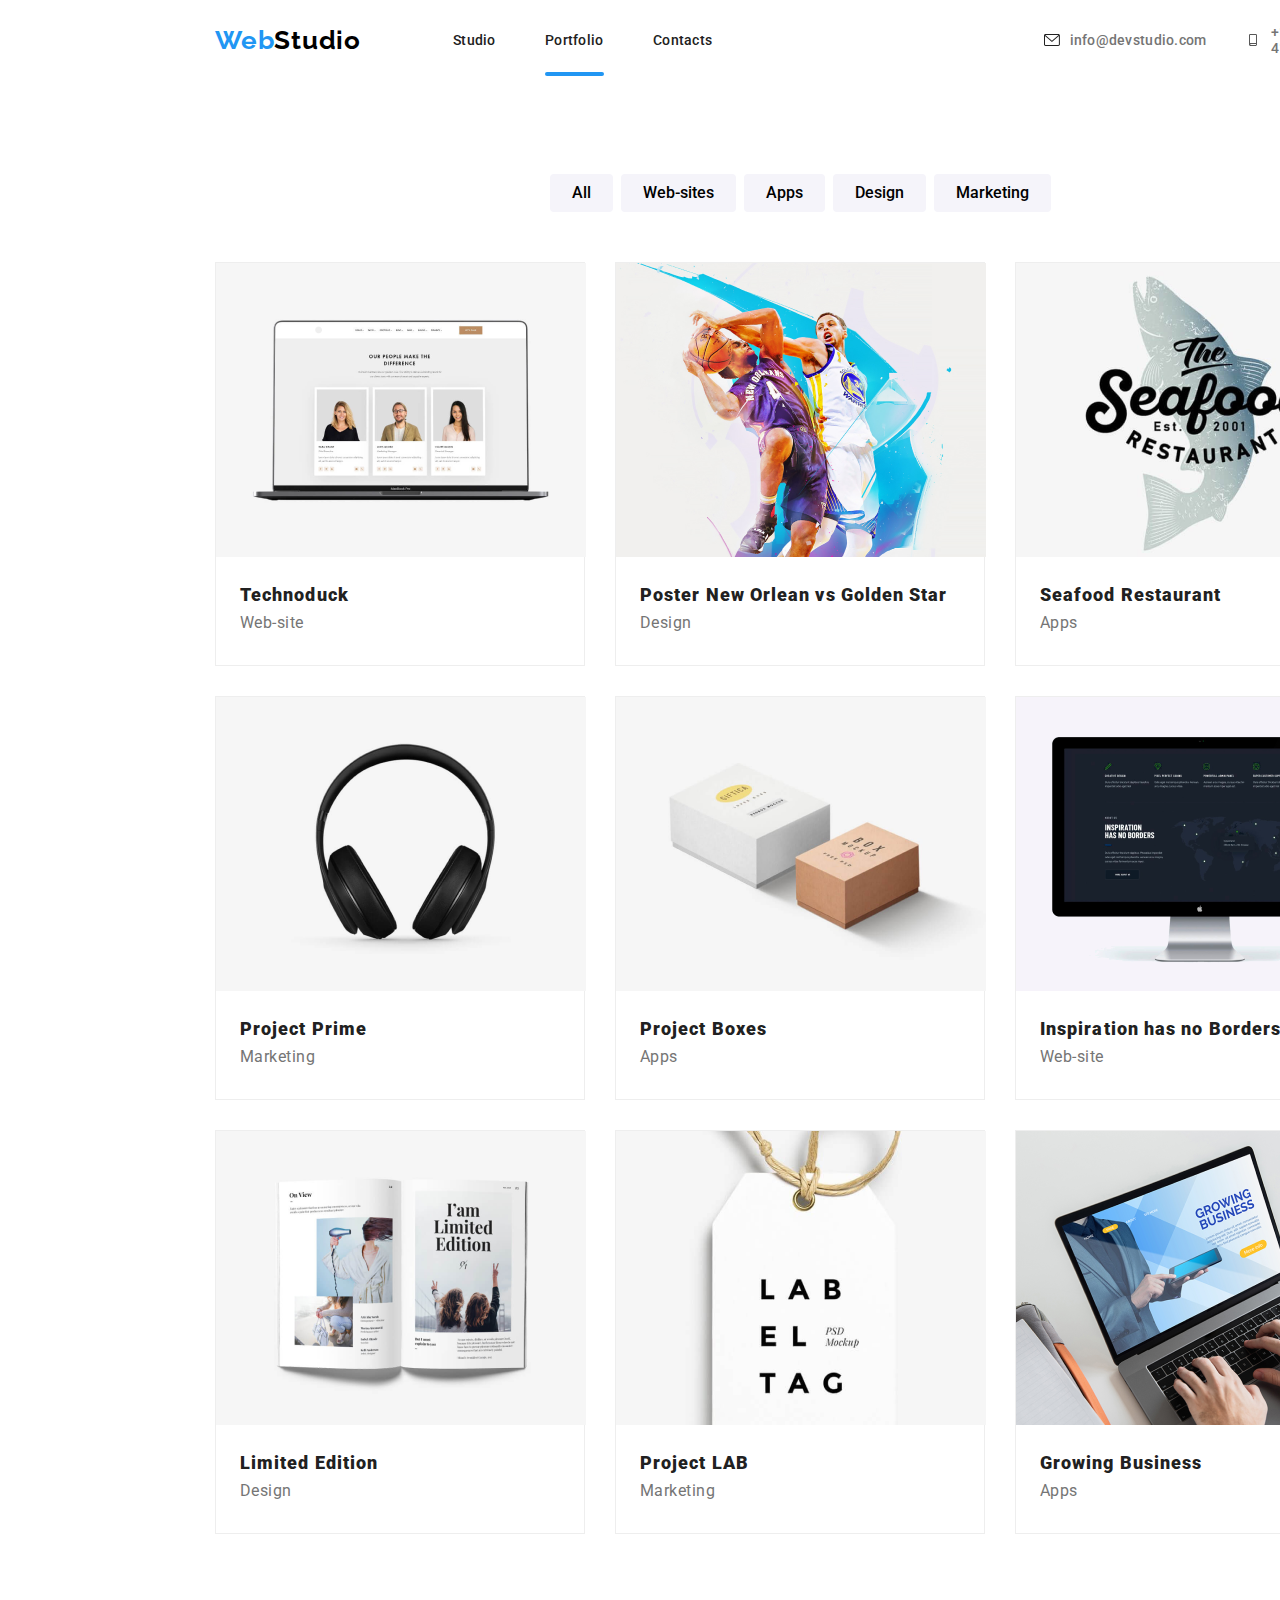
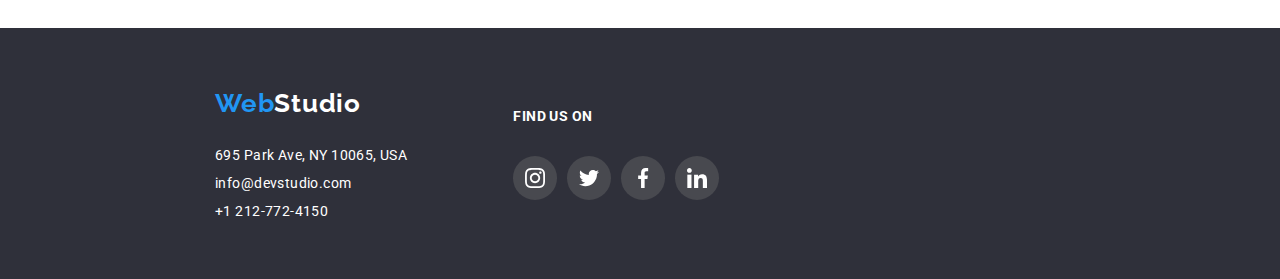
==== portfolio.html @ 23f46d12 "Copy" ====
<!DOCTYPE html>
<html lang="en">
  <head>
    <meta charset="UTF-8" />
    <meta name="viewport" content="width=device-width, initial-scale=1.0" />
    <title>Portofolio</title>
    <link rel="preconnect" href="https://fonts.googleapis.com" />
    <link rel="preconnect" href="https://fonts.gstatic.com" crossorigin />
    <link
      href="https://fonts.googleapis.com/css2?family=Open+Sans:wght@400;600&family=Raleway:wght@700&family=Roboto:wght@400;500;700;900&display=swap"
      rel="stylesheet"
    />
    <link rel="stylesheet" href="./modern.normalize.css" />
    <link rel="stylesheet" href="./css/styles.css" />
  </head>
  <body>
    <header class="global-header">
      <div class="logo-header">
        <a href="index.html" class="logo"
          ><span class="logo-web">Web</span
          ><span class="logo-studio">Studio</span></a
        >
      </div>
      <a href="index.html"> </a>
      <nav class="main-navigation">
        <ul class="nav-links">
          <li class="link-one">
            <a href="index.html" class="active">Studio</a>
          </li>
          <li class="link-two">
            <a href="portfolio.html" class="active portofolio-current"
              >Portfolio</a
            >
          </li>
          <li class="link-three"><a href="" class="not-active">Contacts</a></li>
        </ul>
      </nav>
      <div class="navigation-contacts">
        <svg>
          <use href="./icons/symbol-defs.svg#icon-envelope"></use>
        </svg>
        <a href="mailto:info@devstudio.com" class="email">info@devstudio.com</a>
        <svg>
          <use href="./icons/symbol-defs.svg#icon-smartphone"></use>
        </svg>
        <a href="tel:+1 212-772-4150" class="phone-number">+1 212-772-4150</a>
      </div>
    </header>
    <main class="main-container">
      <section class="full-container">
        <ul class="button-container">
          <li>
            <button type="button" class="button button-one">All</button>
          </li>
          <li>
            <button type="button" class="button button-two">Web-sites</button>
          </li>
          <li>
            <button type="button" class="button button-three">Apps</button>
          </li>
          <li>
            <button type="button" class="button button-four">Design</button>
          </li>
          <li>
            <button type="button" class="button button-five">Marketing</button>
          </li>
        </ul>

        <ul class="content-container">
          <li class="hover-image-card">
            <div class="image-card">
              <img
                src="./images/technoduck.png"
                alt="Technoduck"
                width="370px"
                height="294px"
                class="card-one"
              />
              <div class="overlay">
                <p></p>
              </div>
            </div>
            <div class="image-job-title">
              <span class="image-title"><b>Technoduck</b></span>
              <span class="job-title">Web-site</span>
            </div>
          </li>
          <li class="hover-image-card">
            <div class="image-card">
              <img
                src="./images/poster-new-orlean.png"
                alt="Poster New Orlean"
                width="370px"
                height="294px"
                class="card-two"
              />
              <div class="overlay">
                <p></p>
              </div>
            </div>
            <div class="image-job-title">
              <span class="image-title"
                ><b>Poster New Orlean vs Golden Star</b></span
              >
              <span class="job-title">Design</span>
            </div>
          </li>
          <li class="hover-image-card">
            <div class="image-card">
              <img
                src="./images/seafood-restaurant.png"
                alt="Seafood Restaurant"
                width="370px"
                height="294px"
                class="card-three"
              />
              <div class="overlay">
                <p></p>
              </div>
            </div>
            <div class="image-job-title">
              <span class="image-title"><b>Seafood Restaurant </b></span>
              <span class="job-title">Apps</span>
            </div>
          </li>
          <li class="hover-image-card">
            <div class="image-card">
              <img
                src="./images/project-prime.png"
                alt="Project Prime"
                width="370px"
                height="294px"
                class="card-four"
              />
              <div class="overlay">
                <p></p>
              </div>
            </div>
            <div class="image-job-title">
              <span class="image-title"><b>Project Prime</b></span>
              <span class="job-title">Marketing</span>
            </div>
          </li>
          <li class="hover-image-card">
            <div class="image-card">
              <img
                src="./images/project-boxes.png"
                alt="Project Boxes"
                width="370px"
                height="294px"
                class="card-one"
              />
              <div class="overlay">
                <p></p>
              </div>
            </div>
            <div class="image-job-title">
              <span class="image-title"><b>Project Boxes</b></span>
              <span class="job-title">Apps</span>
            </div>
          </li>
          <li class="hover-image-card">
            <div class="image-card">
              <img
                src="./images/inspiration-has-no-borders.png"
                alt=" Inspiration has no border"
                width="370px"
                height="294px"
                class="card-two"
              />
              <div class="overlay">
                <p></p>
              </div>
            </div>
            <div class="image-job-title">
              <span class="image-title"><b>Inspiration has no Borders</b></span>
              <span class="job-title">Web-site</span>
            </div>
          </li>
          <li class="hover-image-card">
            <div class="image-card">
              <img
                src="./images/limited-edition.png"
                alt="Limited Edition"
                width="370px"
                height="294px"
                class="card-three"
              />
              <div class="overlay">
                <p></p>
              </div>
            </div>
            <div class="image-job-title">
              <span class="image-title"><b>Limited Edition</b></span>
              <span class="job-title">Design</span>
            </div>
          </li>
          <li class="hover-image-card">
            <div class="image-card">
              <img
                src="./images/project-lab.png"
                alt="Project Lab"
                width="370px"
                height="294px"
                class="card-four"
              />
              <div class="overlay">
                <p></p>
              </div>
            </div>
            <div class="image-job-title">
              <span class="image-title"><b>Project LAB</b></span>
              <span class="job-title">Marketing</span>
            </div>
          </li>
          <li class="hover-image-card">
            <div class="image-card">
              <img
                src="./images/growing-business.png"
                alt="Growing Business"
                width="370px"
                height="294px"
                class="card-one"
              />
              <div class="overlay">
                <p></p>
              </div>
            </div>
            <div class="image-job-title">
              <span class="image-title"><b>Growing Business</b></span>
              <span class="job-title">Apps</span>
            </div>
          </li>
        </ul>
      </section>
    </main>
    <footer class="info-footer">
      <div>
        <a href="index.html" class="logo logo-footer"
          ><span class="logo-web">Web</span
          ><span class="logo-studio">Studio</span></a
        >
        <address class="contact-details">
          <span>695 Park Ave, NY 10065, USA</span>

          <span>info@devstudio.com</span>

          <span>+1 212-772-4150</span>
        </address>
      </div>
      <div class="social-links-icon">
        <span class="find-us">Find us on </span>
        <div class="find-us-links">
          <a href="https://instagram.com" class="icon" aria-label="Instagram">
            <svg>
              <use href="./icons/symbol-defs.svg#icon-instagram-footer"></use>
            </svg>
          </a>
          <a href="https://twitter.com" class="icon" aria-label="Twitter">
            <svg>
              <use href="./icons/symbol-defs.svg#icon-twitter-footer"></use>
            </svg>
          </a>
          <a href="https://facebook.com" class="icon" aria-label="Facebook">
            <svg>
              <use href="./icons/symbol-defs.svg#icon-facebook-footer"></use>
            </svg>
          </a>
          <a href="https://linkedin.com" class="icon" aria-label="Linkedin">
            <svg>
              <use href="./icons/symbol-defs.svg#icon-linkedin-footer"></use>
            </svg>
          </a>
        </div>
      </div>
    </footer>
  </body>
</html>
---- css/styles.css ----
:root {
  --link-color: #2196f3;
  --titles-color: #212121;
  --text-font-family: "Roboto", sans-serif;
  --heading-font-family: "Roboto", sans-serif;
  --logo-font: "Raleway", sans-serif;
  --background-color: #2196f3;
  --social-icon-background-color: #ffffff;
  --icons-color: #afb1b8;
  --transition: 250ms cubic-bezier(0.4, 0, 0.2, 1);
}

body {
  color: #212121;
  font-family: "Roboto", sans-serif;
  width: 1600px;
  margin: 0;
  padding: 0;
  height: auto;
}

* {
  margin: 0;
  padding: 0;
}

p {
  color: #757575;
  font-weight: 400;
}
a,
.icon,
.contact-details,
svg,
.icon-logo,
.phone-number,
.email,
.button {
  text-decoration: none;
  transition: color var(--transition);
}

.global-header {
  color: var(--titles-color);
  font-size: 14px;
  font-family: var(--text-font-family);
  font-style: normal;
  font-weight: 500;
  line-height: normal;
  letter-spacing: 0.28px;
  display: flex;
}

.info-footer .logo-web,
.logo-header .logo-web {
  color: #2196f3;
  font-family: var(--logo-font);
  font-size: 26px;
  font-style: normal;
  font-weight: 700;
  line-height: normal;
  letter-spacing: 0.78px;
}
.logo-header .logo-studio {
  color: #000;
  font-family: var(--logo-font);
  font-size: 26px;
  font-style: normal;
  font-weight: 700;
  line-height: normal;
  letter-spacing: 0.78px;
}

.info-footer .logo-studio {
  color: #fff;
  font-family: var(--logo-font);
  font-size: 26px;
  font-style: normal;
  font-weight: 700;
  line-height: normal;
  letter-spacing: 0.78px;
}

h1,
h3,
h5,
h6 {
  font-weight: 700;
  font-family: var(--heading-font-family);
}

ul {
  list-style-type: none;
}

.button .main-navigation {
  background: #fff;
  color: var(--titles-color);
  font-size: 14px;
  font-family: var(--text-font-family);
  font-style: normal;
  font-weight: 500;
  line-height: normal;
  letter-spacing: 0.28px;
}

.link-one .active,
.link-two .active,
.link-three .not-active {
  color: #212121;
  font-family: var(--titles-color);
  font-size: 14px;
  font-style: normal;
  font-weight: 500;
  line-height: normal;
  letter-spacing: 0.28px;
  transition: color var(--transition);
}

.hero-section {
  background-image: linear-gradient(
      to bottom,
      rgba(0, 0, 0, 0.3),
      rgba(0, 0, 0, 0.5)
    ),
    url("../images/main-background.png");
  height: 600px;
  background-color: rgba(47, 48, 58, 0.4);
}
.hero-heading {
  color: #fff;
  text-align: center;
  font-size: 44px;
  font-family: var(--heading-font-family);
  font-style: normal;
  font-weight: 900;
  line-height: 60px;
  letter-spacing: 2.64px;
  text-transform: uppercase;
  width: 696px;
  margin-left: 452px;
  margin-right: 452px;
}

.points-title {
  color: var(--titles-color);
  font-size: 14px;
  font-family: var(--heading-font-family);
  font-style: normal;
  font-weight: 700;
  line-height: normal;
  letter-spacing: 0.42px;
  text-transform: uppercase;
}
.points-describe {
  color: #757575;
  font-size: 14px;
  font-family: var(--text-font-family);
  font-style: normal;
  font-weight: 400;
  line-height: 24px;
  letter-spacing: 0.42px;
}

.global-header .phone-number,
.email {
  color: #757575;
  font-size: 14px;
  font-family: var(--text-font-family);
  font-style: normal;
  font-weight: 500;
  line-height: normal;
  letter-spacing: 0.28px;
  transition: color var(--transition);
}
.our-team .person-name {
  color: var(--titles-color);
  text-align: center;
  font-size: 16px;
  font-family: var(--text-font-family);
  font-style: normal;
  font-weight: 500;
  line-height: normal;
  letter-spacing: 0.48px;
  padding-top: 30px;
  padding-bottom: 10px;
}
.our-team .job-title,
.job-title {
  color: #757575;
  text-align: center;
  font-size: 16px;
  font-family: var(--text-font-family);
  font-style: normal;
  font-weight: 400;
  line-height: normal;
  letter-spacing: 0.48px;
  display: flex;
  box-sizing: content-box;
}
.image-title {
  color: var(--titles-color);
  font-size: 18px;
  font-family: var(--text-font-family);
  font-style: normal;
  font-weight: 700;
  line-height: 36px;
  letter-spacing: 1.08px;
}
.info-team .info-company {
  color: var(--titles-color);
  text-align: center;
  font-size: 36px;
  font-family: var(--heading-font-family);
  font-style: normal;
  font-weight: 700;
  line-height: normal;
  letter-spacing: 1.08px;
}

.active:hover {
  color: var(--link-color);
  transition: var(--transition);
}

.email:hover,
.phone-number:hover,
.active:focus,
.email:focus,
.phone-number:focus,
.contact-details:focus,
.contact-details:hover {
  color: var(--link-color);
  transition: var(--transition);
}

.button-container .button:hover,
.button-container .button:focus {
  color: #fff;
  background-color: var(--background-color);
  box-shadow: 0px 2px 2px 0px rgba(0, 0, 0, 0.12),
    0px 1px 2px 0px rgba(0, 0, 0, 0.08), 0px 3px 1px 0px rgba(0, 0, 0, 0.1);
}
.info-footer,
.contact-details {
  background: #2f303a;
  color: #fff;
  font-size: 14px;
  font-family: Roboto;
  font-style: normal;
  font-weight: 400;
  line-height: normal;
  letter-spacing: 0.42px;
  display: flex;
  gap: 12px;
  flex-direction: column;
}

.container {
  width: 1600px;
  margin: 0 auto;
  display: flex;
  flex-direction: column;
  border-bottom: 1px solid #ececec;
}
.global-container {
  display: flex;
  box-sizing: content-box;
  align-items: first baseline;
  justify-content: space-between;
  width: 100%;
  height: 80px;
  flex-shrink: 0;
  border-bottom: 1px solid #ececec;
}
.logo-header {
  display: flex;
  box-sizing: content-box;
  align-items: center;
  width: 145px;
  height: 31px;
  padding-top: 24px;
  padding-bottom: 25px;
  margin-left: 215px;
  margin-right: 0;
}
.main-navigation {
  display: flex;
  box-sizing: content-box;
  justify-content: space-between;
  width: 259px;
  height: 80px;
  margin-left: 93px;
  margin-right: 0;
}
.nav-links {
  display: flex;
  align-items: center;
  justify-content: space-between;
  column-gap: 50px;
}
.link-one {
  display: flex;
  width: 42px;
  height: 16px;
  color: #212121;
  font-size: 14px;
  font-weight: 500;
  line-height: 1.14em;
}
.link-two {
  width: 58px;
  height: 16px;
  color: #212121;
  font-size: 14px;
  font-weight: 500;
  line-height: 1.14em;
}
.link-three {
  width: 59px;
  height: 16px;
  color: #212121;
  font-size: 14px;
  font-weight: 500;
  line-height: 1.14em;
}
.navigation-contacts {
  display: flex;
  justify-content: center;
  box-sizing: content-box;
  flex-direction: row;
  align-items: center;
  row-gap: 40px;
  margin-left: 330px;
  width: 100%;
}
.email {
  display: flex;
  justify-self: center;
  box-sizing: content-box;
  margin-right: 40px;
  width: 135px;
  font-size: 14px;
  font-weight: 500;
  line-height: 16px;
  color: #757575;
  padding-left: 10px;
}
.phone-number {
  box-sizing: content-box;
  display: flex;
  width: 113px;
  color: #757575;
  font-size: 14px;
  font-weight: 500;
  line-height: 16px;
  margin-right: 215px;
  letter-spacing: 0.28px;
  padding-left: 10px;
  transition: color var(--transition);
}

.main-container {
  display: flex;
  flex-direction: column;
  padding-top: 94px;
  padding-bottom: 94px;
  align-items: center;
  justify-content: center;
}

.button-container {
  display: flex;
  box-sizing: content-box;
  height: 38px;
  align-items: center;
  justify-content: center;
  flex-shrink: 0;
  padding-bottom: 50px;
  gap: 8px;
}
.button-one,
.button-two,
.button-three,
.button-four,
.button-five {
  border: 0;
  box-sizing: content-box;
  border-radius: 4px;
  background-color: #f5f4fa;
  cursor: pointer;
  text-align: center;
  font-family: var(--text-font-family);
  font-size: 16px;
  font-weight: 500;
  line-height: 26px;
  padding: 6px 22px;
  transition: background-color var(--transition);
}

.content-container {
  display: flex;
  justify-content: center;
  align-items: center;
  column-gap: 30px;
  row-gap: 30px;
  flex-wrap: wrap;
  box-sizing: content-box;
  width: 1176px;
}
.image-container {
  display: flex;
  box-sizing: content-box;
  justify-content: space-between;
  flex-direction: column;
  flex-basis: calc((100%-30px) / 3);
  height: 404px;
  margin-bottom: 30px;
  border-bottom: 1px solid #eee;
  border-left: 1px solid #eee;
  border-right: 1px solid #eee;
  background-color: #fff;
}
.card-one,
.card-two,
.card-three,
.card-four {
  box-sizing: content-box;
  width: 370px;
  height: 294px;
}
.image-title {
  display: flex;
  box-sizing: content-box;
  font-size: 18px;
  padding-top: 20px;
  line-height: 36px;
  letter-spacing: 1.08px;
  padding-left: 24px;
}

.info-footer {
  display: flex;
  background-color: #2f303a;
  width: 100%;
  height: 251px;
  flex-shrink: 0;
  justify-content: flex-start;
  padding-left: 215px;
  flex-direction: row;
}
.logo-footer {
  display: flex;
  width: 145px;
  height: 31px;
  margin-bottom: 28px;
  margin-top: 60px;
}

.main-section {
  display: flex;
  flex-wrap: wrap;
  flex-direction: column;
  justify-content: center;
  align-content: center;
}
.hero-container {
  display: flex;
  flex-direction: column;
  justify-content: center;
  align-items: center;
  padding: 2px 4px;
  position: relative;
  box-sizing: border-box;
  width: 100%;
  height: 600px;
  margin-bottom: 94px;
}
.hero-heading {
  display: flex;
  box-sizing: border-box;
  width: 696px;
  height: 120px;
  margin-right: auto;
  margin-left: auto;
  color: #ffffff;
  font-size: 44px;
  text-align: center;
  margin-top: 200px;
  margin-bottom: 30px;
}
.request-our-service-btn {
  display: flex;
  box-sizing: content-box;
  background-color: #2196f3;
  cursor: pointer;
  font-size: 16px;
  line-height: 30px;
  width: 161px;
  height: 30px;
  margin-bottom: 200px;
  color: #ffffff;
  border-radius: 4px 4px 4px 4px;
  padding: 10px 20px 10px 19px;
  box-shadow: 0px 4px 4px 0px rgba(0, 0, 0, 0.15);
}
.first-section ul {
  display: flex;
  flex-direction: row;
  justify-content: space-between;
  width: 1170px;
  height: 101px;
  flex-shrink: 0;
  row-gap: 30px;
  margin-left: 215px;
  margin-right: 215px;
  margin-bottom: 94px;
}
.strong-points {
  display: flex;
  flex-direction: column;
  display: flex;
  flex-shrink: 0;
}
.points-title {
  display: flex;
  text-align: left;
  font-size: 14px;
  color: #212121;
  line-height: normal;
  letter-spacing: 0.42px;
  margin-bottom: 10px;
  text-transform: uppercase;
}
.points-describe {
  display: flex;
  box-sizing: content-box;
  width: 270px;
  height: 75px;
  flex-direction: column;
  flex-shrink: 0;
  line-height: 16px;
  letter-spacing: 0.42px;
  flex-wrap: wrap;
  flex-grow: 1;
  font-size: 14px;
}
.services {
  display: flex;
  box-sizing: content-box;
  flex-direction: column;
  width: 100%;
  margin-bottom: 94px;
}
.info-company {
  display: flex;
  justify-content: center;
  align-items: center;
  box-sizing: content-box;
  width: 198px;
  height: 42px;
  margin: auto;
  padding-bottom: 50px;
  font-weight: 700;
  font-size: 36px;
  margin-top: 94px;
}
.info-image {
  list-style: none;
  display: flex;
  justify-content: center;
  flex-direction: row;
  gap: 30px;
  margin-left: auto;
  margin-right: auto;
  padding-bottom: 94px;
}
.our-team {
  display: flex;
  flex-direction: column;
  width: 100%;
  padding-bottom: 94px;
  background-color: #f5f4fa;
}
.info-team {
  display: flex;
  box-sizing: content-box;
  justify-content: center;
  align-items: center;
  width: 165px;
  height: 42px;
  font-size: 36px;
  padding-bottom: 50px;
  padding-top: 94px;
  margin: auto;
}

.member-one,
.member-two,
.member-three,
.member-four {
  display: flex;
  flex-direction: column;
  justify-content: start;
  align-items: center;
  margin-left: auto;
  margin-right: auto;
  padding-top: 0;
  display: flex;
  box-sizing: border-box;
  border-radius: 0px 0px 4px 4px;
  background: #fff;
  width: 270px;
  height: 428px;
  box-shadow: 0px 2px 1px 0px rgba(0, 0, 0, 0.2),
    0px 1px 1px 0px rgba(0, 0, 0, 0.14), 0px 1px 3px 0px rgba(0, 0, 0, 0.12);
}
.all-employers {
  display: flex;
  gap: 30px;
  justify-content: center;
}

.full-container {
  display: flex;
  justify-content: center;
  align-items: center;
  padding-left: 215px;
  padding-right: 215px;
  flex-direction: column;
}

.image-job-title .job-title {
  display: flex;
  padding-left: 24px;
  padding-bottom: 20px;
}

.content-container li:hover,
.content-container li:focus {
  border: 1px solid #eee;
  background: #fff;
  box-shadow: 1px 4px 6px 0px rgba(0, 0, 0, 0.16),
    0px 4px 4px 0px rgba(0, 0, 0, 0.06), 0px 1px 1px 0px rgba(0, 0, 0, 0.12);
}
.content-container li {
  transition: background-color var(--transition);
}

.icons-list {
  display: flex;
  margin-top: 16px;
  gap: 10px;
}

.icons-list .icon {
  width: 44px;
  height: 44px;
  background-color: var(--social-icon-background-color);
  display: flex;
  justify-content: center;
  align-items: center;
  border-radius: 22px;
  color: #afb1b8;
}

.icons-list .icon svg {
  width: 20px;
  height: 20px;
}
.info-footer .social-links-icon svg {
  width: 20px;
  height: 20px;
}

.find-us {
  color: #fff;
  font-family: Roboto;
  font-size: 14px;
  font-style: normal;
  font-weight: 700;
  line-height: normal;
  letter-spacing: 0.42px;
  text-transform: uppercase;
  padding-bottom: 32px;
}
.social-links-icon {
  display: flex;
  padding-left: 94px;
  flex-direction: column;
  justify-content: center;
}

.icons-list .icon {
  width: 44px;
  height: 44px;
  background-color: #fffffff0;
  display: flex;
  justify-content: center;
  align-items: center;
  border-radius: 22px;
  cursor: pointer;
  transition: background-color var(--transition);
}
.find-us-links .icon {
  width: 44px;
  height: 44px;
  background-color: #48494f;
  display: flex;
  justify-content: center;
  align-items: center;
  border-radius: 22px;
  cursor: pointer;
  transition: background-color var(--transition);
}

.find-us-links .icon:hover,
.find-us-links .icon:focus,
.icons-list .icon:hover,
.icons-list .icon:focus {
  color: white;
  background-color: var(--background-color);
}
.find-us-links {
  display: flex;
  gap: 10px;
}

.navigation-contacts svg {
  width: 16px;
  height: 11.996px;
}

.navigation-contacts svg:focus,
.navigation-contacts svg:hover,
.icon-logo-customers .icon-logo:hover,
.icon-logo-customers .icon-logo:focus {
  color: #2196f3;
}

.first-section li svg {
  width: 70px;
  height: 70px;
}
.first-section div.strong-points-icon {
  display: flex;
  justify-content: center;
  align-items: center;
  width: 270px;
  height: 120px;
  border-radius: 4px;
  background: #f5f4fa;
  margin-bottom: 30px;
}

.regular-customer {
  color: var(--titles-color);
  text-align: center;
  font-family: var(--text-font-family);
  font-size: 36px;
  font-style: normal;
  font-weight: 700;
  line-height: normal;
  letter-spacing: 1.08px;
  display: flex;
  justify-content: center;
  padding-bottom: 50px;
}

.icon-logos svg,
.icon-logos {
  width: 106px;
  height: 60px;
  flex-shrink: 0;
  display: flex;
  justify-content: center;
  align-items: center;
  gap: 30px;
  transform: transition var(--transition);
}
.icon-logos .icon-logo-customers {
  display: flex;
  justify-content: center;
  align-items: center;
  flex-direction: row;
  width: 170px;
  height: 92px;
  flex-shrink: 0;
  border-radius: 4px;
  border: 1px solid #afb1b8;
  gap: 30px;
  transform: transition var(--transition);
}

.regular-customer-section {
  display: flex;
  flex-direction: column;
  justify-content: center;
  align-items: center;
  padding-left: 215px;
  padding-right: 215px;
  padding-top: 94px;
  padding-bottom: 94px;
}
.regular-customer-section svg {
  color: var(--icons-color);
}

.content-container li {
  border: 1px solid #eee;
  background: #fff;
  width: 370px;
  height: 404px;
  flex-shrink: 0;
}

.find-us-links .icon use {
  color: white;
}
/*Modal*/
.modal {
  position: fixed;
  top: 0;
  left: 0;
  width: 100%;
  height: 100%;
  display: flex;
  justify-content: center;
  align-items: center;
  transition: 250ms linear;
}

.modal-content {
  padding: 16px;
  background-color: #fff;
  margin: 0 auto;
  position: relative;
  width: 528px;
  height: 581px;
  flex-shrink: 0;
  border-radius: 4px;
  background: #fff;
  box-shadow: 0px 2px 1px 0px rgba(0, 0, 0, 0.2),
    0px 1px 1px 0px rgba(0, 0, 0, 0.14), 0px 1px 3px 0px rgba(0, 0, 0, 0.12);
  transform: scale(1);
  transition: 250ms linear;
}

.is-hidden {
  visibility: hidden;
  opacity: 0;
  pointer-events: none;
  transition: 250ms linear;
}

.close-btn {
  cursor: pointer;
  outline: none;
  position: absolute;
  right: 8px;
  top: 8px;
  width: 30px;
  height: 30px;
  flex-shrink: 0;
  display: flex;
  justify-content: center;
  align-items: center;
  border-radius: 50%;
  border-width: 1px;
  border-color: rgba(0, 0, 0, 0.1);
  background-color: #fff;
}

.icon-modal-close {
  width: 18px;
  height: 18px;
  flex-shrink: 0;
  color: rgba(0, 0, 0, 1);
}

.overlay-text {
  background-color: grey;
  position: absolute;
  bottom: 0;
  width: 370px;
  height: 70px;
  flex-shrink: 0;
  background: rgba(47, 48, 58, 0.8);
  display: flex;
  justify-content: center;
  align-items: center;
}
.overlay-text h4 {
  color: #fff;
  text-align: center;
  font-family: var(--text-font-family);
  font-size: 14px;
  font-style: normal;
  font-weight: 700;
  line-height: normal;
  letter-spacing: 0.42px;
  text-transform: uppercase;
}
.info-image-one,
.info-image-two,
.info-image-three {
  position: relative;
  width: 370px;
  height: 294px;
}
.image-card {
  position: relative;
  width: 370px;
  height: 294px;
  flex-shrink: 0;
}
.overlay {
  position: absolute;
  bottom: 0;
  width: 100%;
  height: 0px;
  flex-shrink: 0;
  background: rgba(33, 150, 243, 0.9);
  transition: height 0.5s ease;
}
.image-job-title {
  height: 110px;
}
.hover-image-card:hover .overlay {
  height: 100%;
}

.nav-links a {
  position: relative;
  text-decoration: none;
}
.nav-links .studio-current::after,
.portofolio-current::after {
  content: "";
  position: absolute;
  width: 100%;
  height: 4px;
  flex-shrink: 0;
  border-radius: 2px;
  background: var(--background-color);
  bottom: -28px;
  display: flex;
}
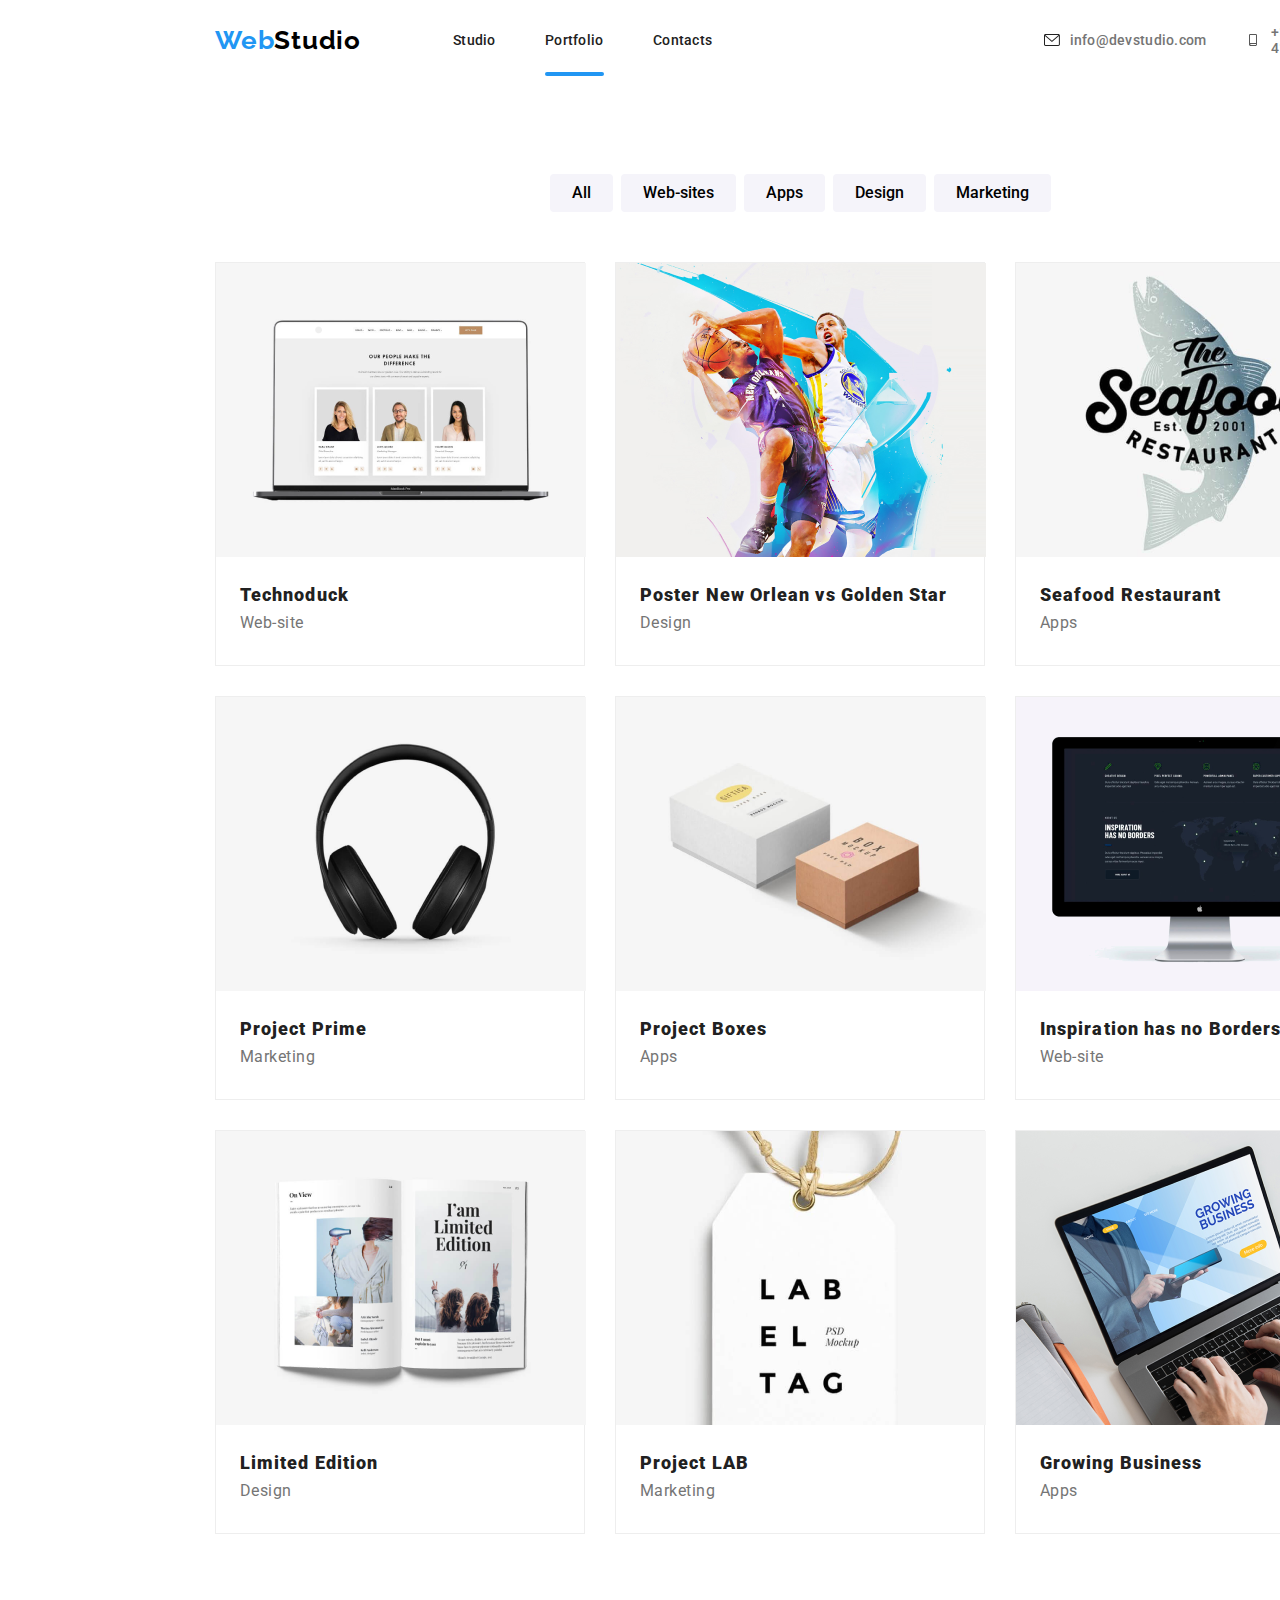
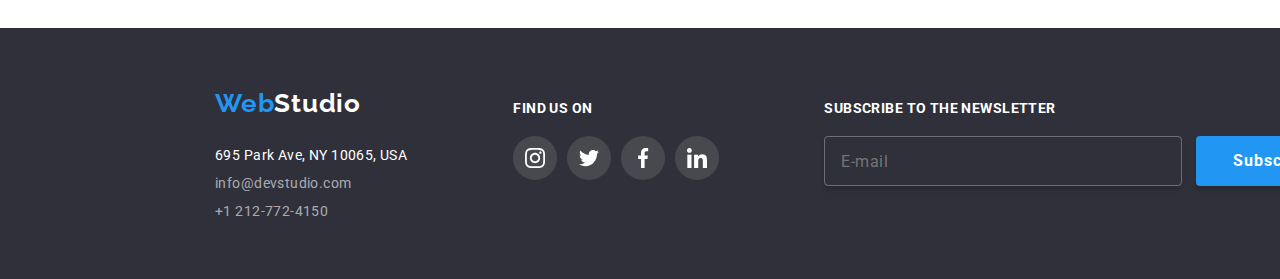
==== commit 1d0c9840: "Done" ====
--- a/portfolio.html
+++ b/portfolio.html
@@ -243,9 +243,9 @@
         <address class="contact-details">
           <span>695 Park Ave, NY 10065, USA</span>
 
-          <span>info@devstudio.com</span>
+          <span class="email-adress">info@devstudio.com</span>
 
-          <span>+1 212-772-4150</span>
+          <span class="phone-adress">+1 212-772-4150</span>
         </address>
       </div>
       <div class="social-links-icon">
@@ -273,6 +273,25 @@
           </a>
         </div>
       </div>
+      <div class="subscribe-form">
+        <form action="/procesare_formular" method="POST">
+          <label for="email">Subscribe to the newsletter</label>
+          <input
+            type="email"
+            id="email"
+            name="email"
+            placeholder="E-mail"
+            class="email-input"
+            required
+          />
+          <button type="submit">
+            <span>Subscribe</span
+            ><svg class="btn-subscribe-icon">
+              <use href="./icons/symbol-defs.svg#icon-send"></use>
+            </svg>
+          </button>
+        </form>
+      </div>
     </footer>
   </body>
 </html>
--- a/css/styles.css
+++ b/css/styles.css
@@ -223,13 +223,9 @@
   transition: var(--transition);
 }
 
-.email:hover,
-.phone-number:hover,
 .active:focus,
-.email:focus,
-.phone-number:focus,
-.contact-details:focus,
-.contact-details:hover {
+.contact-details:focus span,
+.contact-details:hover span {
   color: var(--link-color);
   transition: var(--transition);
 }
@@ -255,7 +251,10 @@
   gap: 12px;
   flex-direction: column;
 }
-
+.contact-details .email-adress,
+.phone-adress {
+  color: rgba(255, 255, 255, 0.6);
+}
 .container {
   width: 1600px;
   margin: 0 auto;
@@ -682,13 +681,13 @@
   line-height: normal;
   letter-spacing: 0.42px;
   text-transform: uppercase;
-  padding-bottom: 32px;
+  padding-bottom: 20px;
 }
 .social-links-icon {
   display: flex;
   padding-left: 94px;
   flex-direction: column;
-  justify-content: center;
+  padding-top: 72px;
 }
 
 .icons-list .icon {
@@ -731,8 +730,6 @@
   height: 11.996px;
 }
 
-.navigation-contacts svg:focus,
-.navigation-contacts svg:hover,
 .icon-logo-customers .icon-logo:hover,
 .icon-logo-customers .icon-logo:focus {
   color: #2196f3;
@@ -777,6 +774,7 @@
   align-items: center;
   gap: 30px;
   transform: transition var(--transition);
+  cursor: pointer;
 }
 .icon-logos .icon-logo-customers {
   display: flex;
@@ -828,10 +826,10 @@
   justify-content: center;
   align-items: center;
   transition: 250ms linear;
+  background: rgba(0, 0, 0, 0.2);
 }
 
 .modal-content {
-  padding: 16px;
   background-color: #fff;
   margin: 0 auto;
   position: relative;
@@ -946,3 +944,248 @@
   bottom: -28px;
   display: flex;
 }
+
+.form-modal {
+  position: relative;
+  display: flex;
+  flex-direction: column;
+  gap: 4px;
+  cursor: pointer;
+}
+.terms-conditions-checkbox {
+  flex-direction: row;
+  align-items: center;
+  justify-content: center;
+}
+.checkbox,
+.checkbox-after {
+  width: 16px;
+  height: 15px;
+  flex-shrink: 0;
+}
+.form-modal .checkmark {
+  display: none;
+}
+.input-icon {
+  position: absolute;
+  width: 18px;
+  height: 18px;
+  top: 43%;
+  left: 53px;
+  color: #212121;
+  transition: color var(--transition);
+}
+
+.form-title {
+  display: flex;
+  color: var(--titles-color);
+  text-align: center;
+  font-family: var(--text-font-family);
+  font-size: 20px;
+  font-style: normal;
+  font-weight: 700;
+  line-height: normal;
+  letter-spacing: 0.6px;
+  padding-top: 40px;
+  padding-left: 41px;
+  padding-bottom: 12px;
+}
+
+.form-modal > label {
+  color: #757575;
+  font-family: var(--text-font-family);
+  font-size: 12px;
+  font-style: normal;
+  font-weight: 400;
+  line-height: normal;
+  letter-spacing: 0.12px;
+  padding-left: 41px;
+}
+.form-modal input {
+  width: 448px;
+  height: 40px;
+  flex-shrink: 0;
+  border-radius: 4px;
+  border: 1px solid rgba(33, 33, 33, 0.2);
+  padding-left: 42px;
+  padding-top: 12px;
+  padding-bottom: 12px;
+  margin-left: 41px;
+  margin-bottom: 10px;
+  transition: color var(--transition);
+}
+.form-modal textarea {
+  width: 448px;
+  height: 120px;
+  flex-shrink: 0;
+  border-radius: 4px;
+  border: 1px solid rgba(33, 33, 33, 0.2);
+  padding: 12px;
+  margin-left: 41px;
+  margin-bottom: 12px;
+}
+textarea[placeholder] {
+  color: rgba(117, 117, 117, 0.5);
+  font-family: var(--text-font-family);
+  font-size: 14px;
+  font-style: normal;
+  font-weight: 400;
+  line-height: normal;
+  letter-spacing: 0.14px;
+}
+.terms-info {
+  color: #757575;
+  font-family: var(--text-font-family);
+  font-size: 14px;
+  font-style: normal;
+  font-weight: 400;
+  line-height: 24px; /* 171.429% */
+  letter-spacing: 0.42px;
+}
+.terms-and-conditions {
+  color: #2196f3;
+  font-family: Roboto;
+  font-size: 14px;
+  font-style: normal;
+  font-weight: 400;
+  line-height: 24px;
+  letter-spacing: 0.42px;
+  text-decoration-line: underline;
+}
+.submit-button {
+  color: #fff;
+  text-align: center;
+  font-family: Roboto;
+  font-size: 16px;
+  font-style: normal;
+  font-weight: 700;
+  line-height: 30px;
+  letter-spacing: 0.96px;
+  display: flex;
+  justify-content: center;
+  align-items: center;
+  width: 200px;
+  height: 50px;
+  flex-shrink: 0;
+  border: none;
+  border-radius: 4px;
+  background: #188ce8;
+  box-shadow: 0px 4px 4px 0px rgba(0, 0, 0, 0.15);
+  margin-top: 30px;
+  margin-left: 141px;
+  cursor: pointer;
+}
+
+.checkbox {
+  display: inline;
+}
+.checkbox-after {
+  display: none;
+}
+input[type="checkbox"]:checked ~ .checkbox-after {
+  display: inline;
+}
+input[type="checkbox"]:checked ~ .checkbox {
+  display: none;
+}
+.form-modal:hover .input-container,
+.form-modal:focus .input-container {
+  border-color: #2196f3;
+  cursor: pointer;
+}
+.form-modal:hover .input-icon,
+.form-modal:focus .input-icon {
+  color: #2196f3;
+}
+.close-btn .icon-modal-close:hover,
+.close-btn .icon-modal-close:focus {
+  color: #2196f3;
+  cursor: pointer;
+}
+.subscribe-form {
+  display: inline-block;
+  padding-left: 93px;
+  padding-top: 72px;
+}
+.subscribe-form label {
+  color: #fff;
+  font-family: var(--text-font-family);
+  font-size: 14px;
+  font-style: normal;
+  font-weight: 700;
+  line-height: normal;
+  letter-spacing: 0.42px;
+  text-transform: uppercase;
+  display: block;
+  margin-bottom: 20px;
+}
+.btn-subscribe-icon {
+  width: 24px;
+  height: 24px;
+  flex-shrink: 0;
+  color: #fff;
+  display: inline-block;
+  vertical-align: middle;
+  margin-left: 20px;
+}
+.subscribe-form button {
+  width: 200px;
+  height: 50px;
+  flex-shrink: 0;
+  border: none;
+  border-radius: 4px;
+  background: #2196f3;
+  box-shadow: 0px 4px 4px 0px rgba(0, 0, 0, 0.15);
+  display: inline-block;
+  vertical-align: middle;
+  gap: 25px;
+  color: #fff;
+  text-align: center;
+  font-family: var(--text-font-family);
+  font-size: 16px;
+  font-style: normal;
+  font-weight: 700;
+  line-height: 30px; /* 187.5% */
+  letter-spacing: 0.96px;
+  cursor: pointer;
+}
+.subscribe-form .email-input {
+  width: 358px;
+  height: 50px;
+  flex-shrink: 0;
+  border-radius: 4px;
+  border: 1px solid rgba(255, 255, 255, 0.3);
+  background: rgba(33, 150, 243, 0);
+  box-shadow: 0px 4px 4px 0px rgba(0, 0, 0, 0.15);
+  padding-left: 16px;
+  color: rgba(255, 255, 255, 0.6);
+  font-family: var(--text-font-family);
+  font-size: 16px;
+  font-style: normal;
+  font-weight: 400;
+  line-height: 20px;
+  letter-spacing: 0.48px;
+  display: inline-block;
+  vertical-align: middle;
+  margin-right: 10px;
+}
+
+.navigation-contacts:hover .hover-icon,
+.navigation-contacts:focus .hover-icon {
+  color: #2196f3;
+}
+
+.navigation-contacts:hover .navigation-contacts-icon,
+.navigation-contacts:focus .navigation-contacts-icon {
+  color: #2196f3;
+}
+
+.navigation-contacts:hover .hover-icon-2,
+.navigation-contacts:focus .hover-icon-2 {
+  color: #2196f3;
+}
+
+.navigation-contacts:hover .navigation-contacts-icon-2,
+.navigation-contacts:focus .navigation-contacts-icon-2 {
+  color: #2196f3;
+}
